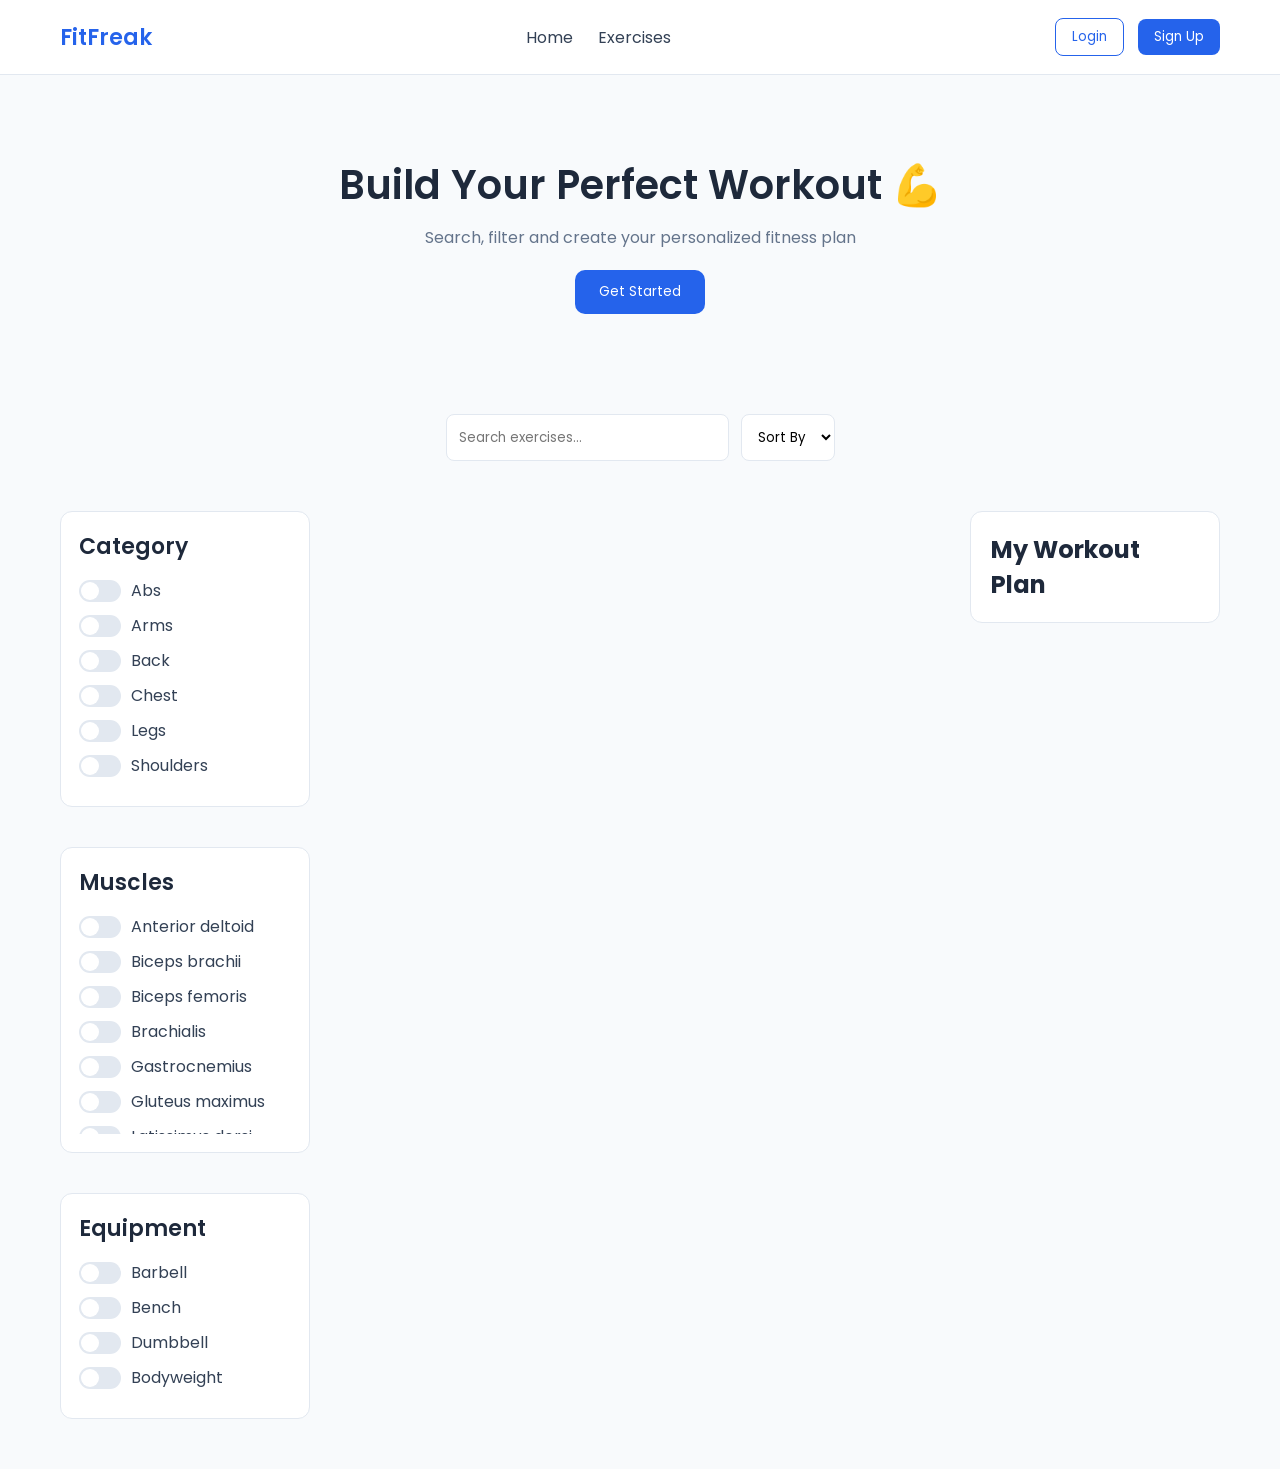
==== HTML/index.html @ 737033b5 "Added css and basic JavaScript to fetch API Data" ====
<!DOCTYPE html>

<html lang="en">
<head>
  <meta charset="UTF-8" />
  <meta name="viewport" content="width=device-width, initial-scale=1.0"/>
  <title>FitFreak – Smart Workout Planner</title>

  <link rel="stylesheet" href="../CSS/style.css" />
  <link href="https://fonts.googleapis.com/css2?family=Poppins:wght@300;400;600&display=swap" rel="stylesheet">
</head>

<body>
<nav class="navbar">
  <div class="logo">FitFreak</div>
  <ul class="nav-links">
    <li><a href="./homepage.html">Home</a></li>
    <li><a href="./index.html">Exercises</a></li>
  </ul>
  <div class="auth-buttons">
    <button class="login-btn">Login</button>
    <button class="signup-btn">Sign Up</button>
  </div>

  <div class="hamburger" onclick="toggleMenu()">☰</div>
</nav>
<section class="hero">
  <h1>Build Your Perfect Workout 💪</h1>
  <p>Search, filter and create your personalized fitness plan</p>
  <button class="cta-btn">Get Started</button>
</section>
<section class="controls">
  <input type="text" id="searchInput" placeholder="Search exercises..." />

  <select id="sortOption">
    <option value="">Sort By</option>
    <option value="az">A-Z</option>
  </select>
</section>
<main class="container">
  <aside class="sidebar">
<div class="filter-box">
  <h2>Category</h2>
  <div class="filter-list">
    <label class="toggle">
      <input type="checkbox" value="Abs" class="category-filter">
      <span class="slider"></span>
      <span class="label-text">Abs</span>
    </label>
    <label class="toggle">
      <input type="checkbox" value="Arms" class="category-filter">
      <span class="slider"></span>
      <span class="label-text">Arms</span>
    </label>
    <label class="toggle">
      <input type="checkbox" value="Back" class="category-filter">
      <span class="slider"></span>
      <span class="label-text">Back</span>
    </label>
    <label class="toggle">
      <input type="checkbox" value="Chest" class="category-filter">
      <span class="slider"></span>
      <span class="label-text">Chest</span>
    </label>
    <label class="toggle">
      <input type="checkbox" value="Legs" class="category-filter">
      <span class="slider"></span>
      <span class="label-text">Legs</span>
    </label>
    <label class="toggle">
      <input type="checkbox" value="Shoulders" class="category-filter">
      <span class="slider"></span>
      <span class="label-text">Shoulders</span>
    </label>
  </div>
</div>
<div class="filter-box">
  <h2>Muscles</h2>
  <div class="filter-list">
    <label class="toggle"><input type="checkbox"><span class="slider"></span><span class="label-text">Anterior deltoid</span></label>
    <label class="toggle"><input type="checkbox"><span class="slider"></span><span class="label-text">Biceps brachii</span></label>
    <label class="toggle"><input type="checkbox"><span class="slider"></span><span class="label-text">Biceps femoris</span></label>
    <label class="toggle"><input type="checkbox"><span class="slider"></span><span class="label-text">Brachialis</span></label>
    <label class="toggle"><input type="checkbox"><span class="slider"></span><span class="label-text">Gastrocnemius</span></label>
    <label class="toggle"><input type="checkbox"><span class="slider"></span><span class="label-text">Gluteus maximus</span></label>
    <label class="toggle"><input type="checkbox"><span class="slider"></span><span class="label-text">Latissimus dorsi</span></label>
  </div>
</div>
<div class="filter-box">
  <h2>Equipment</h2>
  <div class="filter-list">
    <label class="toggle">
      <input type="checkbox" value="Barbell" class="equipment-filter">
      <span class="slider"></span>
      <span class="label-text">Barbell</span>
    </label>
    <label class="toggle">
      <input type="checkbox" value="Bench" class="equipment-filter">
      <span class="slider"></span>
      <span class="label-text">Bench</span>
    </label>
    <label class="toggle">
      <input type="checkbox" value="Dumbbell" class="equipment-filter">
      <span class="slider"></span>
      <span class="label-text">Dumbbell</span>
    </label>
    <label class="toggle">
      <input type="checkbox" value="Bodyweight" class="equipment-filter">
      <span class="slider"></span>
      <span class="label-text">Bodyweight</span>
    </label>

  </div>
</div>
  </aside>
  <section id="exerciseList" class="exercise-grid"></section>
  <aside class="workout-plan">
    <h2>My Workout Plan</h2>
    <ul id="planList"></ul>
  </aside>

</main>
<script src="../JavaScript/api.js"></script>
<script src="../JavaScript/utils.js"></script>
<script src="../JavaScript/script.js"></script>
<script>
function toggleMenu() {
  document.querySelector(".nav-links").classList.toggle("active");
  document.querySelector(".auth-buttons").classList.toggle("active");
}
</script>
</body>
</html>
---- CSS/style.css ----
/* ===== RESET ===== */
* {
  margin: 0;
  padding: 0;
  box-sizing: border-box;
  font-family: 'Poppins', sans-serif;
}

body {
  background: #f8fafc;
  color: #1e293b;
}

/* ===== NAVBAR ===== */
.navbar {
  display: flex;
  justify-content: space-between;
  align-items: center;
  padding: 18px 60px;
  background: white;
  border-bottom: 1px solid #e2e8f0;
  position: sticky;
  top: 0;
  z-index: 100;
}

/* LOGO */
.logo {
  font-size: 22px;
  font-weight: 600;
  color: #2563eb;
}

/* NAV LINKS */
.nav-links {
  display: flex;
  gap: 25px;
  list-style: none;
}

.nav-links a {
  text-decoration: none;
  color: #334155;
  position: relative;
}

.nav-links a:hover {
  color: #2563eb;
}

.nav-links a::after {
  content: "";
  position: absolute;
  width: 0%;
  height: 2px;
  background: #2563eb;
  left: 0;
  bottom: -4px;
  transition: 0.3s;
}

.nav-links a:hover::after {
  width: 100%;
}

/* ===== BUTTONS ===== */
.auth-buttons button {
  margin-left: 10px;
  padding: 8px 16px;
  border-radius: 8px;
  cursor: pointer;
}

.login-btn {
  border: 1px solid #2563eb;
  background: transparent;
  color: #2563eb;
}

.login-btn:hover {
  background: #2563eb;
  color: white;
}

.signup-btn {
  background: #2563eb;
  color: white;
  border: none;
}

.signup-btn:hover {
  transform: translateY(-2px);
  box-shadow: 0 5px 15px rgba(37,99,235,0.3);
}

/* ===== HAMBURGER ===== */
.hamburger {
  display: none;
  font-size: 26px;
  cursor: pointer;
  color: #2563eb;
}

/* ===== HERO ===== */
.hero {
  text-align: center;
  padding: 80px 20px;
}

.hero h1 {
  font-size: 40px;
  font-weight: 600;
}

.hero p {
  margin-top: 10px;
  color: #64748b;
}

.cta-btn {
  margin-top: 20px;
  padding: 12px 24px;
  border-radius: 10px;
  border: none;
  background: #2563eb;
  color: white;
}

/* ===== CONTROLS ===== */
.controls {
  display: flex;
  justify-content: center;
  gap: 12px;
  padding: 20px;
  flex-wrap: wrap;
}

input, select {
  padding: 12px;
  border-radius: 8px;
  border: 1px solid #e2e8f0;
  background: white;
}

/* ===== MAIN LAYOUT ===== */
.container {
  display: grid;
  grid-template-columns: 250px 1fr 250px;
  gap: 30px;
  padding: 30px 60px;
}

/* ===== MAIN LAYOUT ===== */
.container {
  display: grid;
  grid-template-columns: 250px 1fr 250px;
  gap: 30px;
  padding: 30px 60px;
}

/* ===== SIDEBAR ===== */
.sidebar {
  display: flex;
  flex-direction: column;
  gap: 20px;
}

/* BOX */
.filter-box {
  background: white;
  padding: 20px;
  border-radius: 16px;
  border: 1px solid #e2e8f0;
}

/* TITLE */
.filter-box h2 {
  font-size: 22px;
  margin-bottom: 15px;
  font-weight: 600;
}

/* SCROLL */
.filter-list {
  max-height: 220px;
  overflow-y: auto;
}

/* TOGGLE */
.toggle {
  display: flex;
  align-items: center;
  gap: 12px;
  margin-bottom: 14px;
  cursor: pointer;
}

.toggle input {
  display: none;
}

/* SLIDER */
.slider {
  width: 42px;
  height: 22px;
  background: #e2e8f0;
  border-radius: 20px;
  position: relative;
  transition: 0.3s;
}

.slider::before {
  content: "";
  width: 18px;
  height: 18px;
  background: white;
  border-radius: 50%;
  position: absolute;
  top: 2px;
  left: 2px;
  transition: 0.3s;
}
/* ACTIVE */
.toggle input:checked + .slider {
  background: #2563eb;
}

.toggle input:checked + .slider::before {
  transform: translateX(20px);
}

/* TEXT */
.label-text {
  font-size: 16px;
  color: #334155;
}
/* ===== GRID ===== */
.exercise-grid {
  display: grid;
  grid-template-columns: repeat(auto-fill, minmax(220px, 1fr));
  gap: 20px;
}

/* ===== CARD ===== */
.card {
  background: white;
  padding: 18px;
  border-radius: 12px;
  border: 1px solid #e2e8f0;
  transition: 0.3s;
}

.card:hover {
  transform: translateY(-5px);
  box-shadow: 0 10px 25px rgba(0,0,0,0.05);
}

.card h3 {
  font-size: 16px;
}

.card p {
  color: #64748b;
  font-size: 14px;
}

.card button {
  margin-top: 10px;
  padding: 8px 12px;
  border-radius: 8px;
  border: none;
  background: #2563eb;
  color: white;
}

/* ===== WORKOUT PLAN ===== */
.workout-plan {
  background: white;
  padding: 20px;
  border-radius: 12px;
  border: 1px solid #e2e8f0;
  height: fit-content;
}

.workout-plan li {
  background: #f1f5f9;
  padding: 10px;
  border-radius: 8px;
  margin-bottom: 8px;
}
/* ===== SIDEBAR ===== */
.sidebar {
  width: 100%;
}

/* filter box */
.filter-box {
  background: white;
  padding: 18px;
  border-radius: 12px;
  border: 1px solid #e2e8f0;
  margin-bottom: 20px;
}

.filter-box h3 {
  margin-bottom: 12px;
  font-size: 16px;
  color: #1e293b;
}

/* checkbox styling */
.filter-box label {
  display: flex;
  align-items: center;
  gap: 10px;
  margin-bottom: 10px;
  font-size: 14px;
  color: #475569;
  cursor: pointer;
}

.filter-box input {
  accent-color: #2563eb;
  cursor: pointer;
}
.remove-btn {
  margin-left: 10px;
  background: transparent;
  border: none;
  color: red;
  cursor: pointer;
}
/* ===== TABLET ===== */
@media (max-width: 900px) {

  .navbar {
    flex-wrap: wrap;
    padding: 15px 20px;
  }

  .hamburger {
    display: block;
  }

  .nav-links {
    display: none;
    flex-direction: column;
    width: 100%;
    text-align: center;
    background: white;
    padding: 15px 0;
  }

  .nav-links.active {
    display: flex;
  }

  .auth-buttons {
    display: none;
    flex-direction: column;
    width: 100%;
    align-items: center;
    gap: 10px;
  }

  .auth-buttons.active {
    display: flex;
  }

  .container {
    flex-direction: column;
    padding: 20px;
  }
}

/* ===== MOBILE ===== */
@media (max-width: 600px) {

  .hero h1 {
    font-size: 26px;
  }

  .controls {
    flex-direction: column;
  }

  input, select {
    width: 100%;
  }

  .exercise-grid {
    grid-template-columns: 1fr;
  }
}
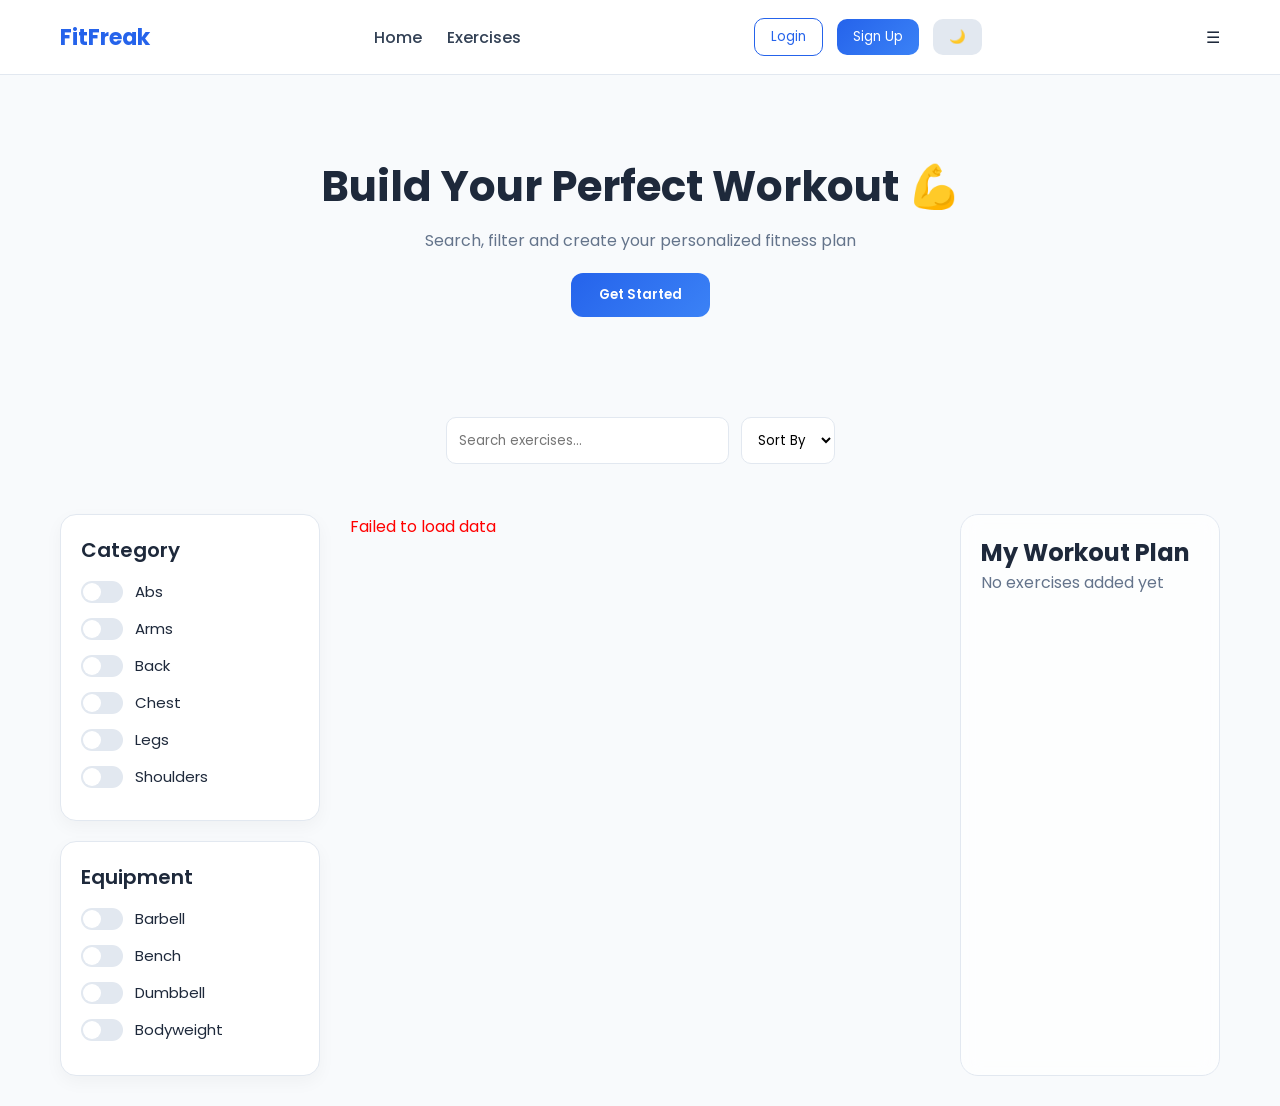
==== commit 13b7b0aa: "added functionality of js filter,search,sort" ====
--- a/HTML/index.html
+++ b/HTML/index.html
@@ -20,8 +20,8 @@
   <div class="auth-buttons">
     <button class="login-btn">Login</button>
     <button class="signup-btn">Sign Up</button>
+    <button id="themeToggle" class="theme-btn">🌙</button>
   </div>
-
   <div class="hamburger" onclick="toggleMenu()">☰</div>
 </nav>
 <section class="hero">
@@ -75,18 +75,6 @@
   </div>
 </div>
 <div class="filter-box">
-  <h2>Muscles</h2>
-  <div class="filter-list">
-    <label class="toggle"><input type="checkbox"><span class="slider"></span><span class="label-text">Anterior deltoid</span></label>
-    <label class="toggle"><input type="checkbox"><span class="slider"></span><span class="label-text">Biceps brachii</span></label>
-    <label class="toggle"><input type="checkbox"><span class="slider"></span><span class="label-text">Biceps femoris</span></label>
-    <label class="toggle"><input type="checkbox"><span class="slider"></span><span class="label-text">Brachialis</span></label>
-    <label class="toggle"><input type="checkbox"><span class="slider"></span><span class="label-text">Gastrocnemius</span></label>
-    <label class="toggle"><input type="checkbox"><span class="slider"></span><span class="label-text">Gluteus maximus</span></label>
-    <label class="toggle"><input type="checkbox"><span class="slider"></span><span class="label-text">Latissimus dorsi</span></label>
-  </div>
-</div>
-<div class="filter-box">
   <h2>Equipment</h2>
   <div class="filter-list">
     <label class="toggle">
--- a/CSS/style.css
+++ b/CSS/style.css
@@ -1,4 +1,4 @@
-/* ===== RESET ===== */
+
 * {
   margin: 0;
   padding: 0;
@@ -11,7 +11,7 @@
   color: #1e293b;
 }
 
-/* ===== NAVBAR ===== */
+
 .navbar {
   display: flex;
   justify-content: space-between;
@@ -24,14 +24,12 @@
   z-index: 100;
 }
 
-/* LOGO */
 .logo {
   font-size: 22px;
-  font-weight: 600;
+  font-weight: 700;
   color: #2563eb;
 }
 
-/* NAV LINKS */
 .nav-links {
   display: flex;
   gap: 25px;
@@ -42,6 +40,7 @@
   text-decoration: none;
   color: #334155;
   position: relative;
+  font-weight: 500;
 }
 
 .nav-links a:hover {
@@ -63,12 +62,13 @@
   width: 100%;
 }
 
-/* ===== BUTTONS ===== */
+
 .auth-buttons button {
   margin-left: 10px;
   padding: 8px 16px;
-  border-radius: 8px;
+  border-radius: 10px;
   cursor: pointer;
+  transition: 0.3s;
 }
 
 .login-btn {
@@ -83,33 +83,25 @@
 }
 
 .signup-btn {
-  background: #2563eb;
+  background: linear-gradient(135deg, #2563eb, #3b82f6);
   color: white;
   border: none;
 }
 
 .signup-btn:hover {
   transform: translateY(-2px);
-  box-shadow: 0 5px 15px rgba(37,99,235,0.3);
-}
-
-/* ===== HAMBURGER ===== */
-.hamburger {
-  display: none;
-  font-size: 26px;
-  cursor: pointer;
-  color: #2563eb;
-}
-
-/* ===== HERO ===== */
+  box-shadow: 0 8px 20px rgba(37,99,235,0.4);
+}
+
+
 .hero {
   text-align: center;
   padding: 80px 20px;
 }
 
 .hero h1 {
-  font-size: 40px;
-  font-weight: 600;
+  font-size: 42px;
+  font-weight: 700;
 }
 
 .hero p {
@@ -119,14 +111,21 @@
 
 .cta-btn {
   margin-top: 20px;
-  padding: 12px 24px;
-  border-radius: 10px;
+  padding: 12px 28px;
+  border-radius: 12px;
   border: none;
-  background: #2563eb;
-  color: white;
-}
-
-/* ===== CONTROLS ===== */
+  background: linear-gradient(135deg, #2563eb, #3b82f6);
+  color: white;
+  font-weight: 600;
+  transition: 0.3s;
+}
+
+.cta-btn:hover {
+  transform: translateY(-2px);
+  box-shadow: 0 10px 25px rgba(37,99,235,0.4);
+}
+
+
 .controls {
   display: flex;
   justify-content: center;
@@ -137,56 +136,53 @@
 
 input, select {
   padding: 12px;
-  border-radius: 8px;
+  border-radius: 10px;
   border: 1px solid #e2e8f0;
   background: white;
-}
-
-/* ===== MAIN LAYOUT ===== */
+  transition: 0.2s;
+}
+
+input:focus, select:focus {
+  outline: none;
+  border-color: #2563eb;
+  box-shadow: 0 0 0 3px rgba(37,99,235,0.1);
+}
+
+
 .container {
   display: grid;
-  grid-template-columns: 250px 1fr 250px;
+  grid-template-columns: 260px 1fr 260px;
   gap: 30px;
   padding: 30px 60px;
 }
 
-/* ===== MAIN LAYOUT ===== */
-.container {
-  display: grid;
-  grid-template-columns: 250px 1fr 250px;
-  gap: 30px;
-  padding: 30px 60px;
-}
-
-/* ===== SIDEBAR ===== */
+
 .sidebar {
   display: flex;
   flex-direction: column;
   gap: 20px;
 }
 
-/* BOX */
 .filter-box {
   background: white;
   padding: 20px;
   border-radius: 16px;
   border: 1px solid #e2e8f0;
-}
-
-/* TITLE */
+  box-shadow: 0 6px 18px rgba(0,0,0,0.04);
+}
+
 .filter-box h2 {
-  font-size: 22px;
+  font-size: 20px;
   margin-bottom: 15px;
   font-weight: 600;
 }
 
-/* SCROLL */
 .filter-list {
   max-height: 220px;
   overflow-y: auto;
 }
 
-/* TOGGLE */
+
 .toggle {
   display: flex;
   align-items: center;
@@ -199,7 +195,6 @@
   display: none;
 }
 
-/* SLIDER */
 .slider {
   width: 42px;
   height: 22px;
@@ -220,7 +215,7 @@
   left: 2px;
   transition: 0.3s;
 }
-/* ACTIVE */
+
 .toggle input:checked + .slider {
   background: #2563eb;
 }
@@ -229,155 +224,200 @@
   transform: translateX(20px);
 }
 
-/* TEXT */
 .label-text {
-  font-size: 16px;
-  color: #334155;
-}
-/* ===== GRID ===== */
+  font-size: 15px;
+}
+
+
 .exercise-grid {
   display: grid;
-  grid-template-columns: repeat(auto-fill, minmax(220px, 1fr));
-  gap: 20px;
-}
-
-/* ===== CARD ===== */
+  grid-template-columns: repeat(auto-fill, minmax(250px, 1fr));
+  gap: 25px;
+}
+
+
 .card {
   background: white;
-  padding: 18px;
-  border-radius: 12px;
+  border-radius: 18px;
+  padding: 20px;
+  box-shadow: 0 8px 25px rgba(0,0,0,0.06);
+  transition: all 0.3s ease;
+  position: relative;
+}
+
+.card:hover {
+  transform: translateY(-6px) scale(1.02);
+  box-shadow: 0 20px 40px rgba(37,99,235,0.15);
+}
+
+.card h3 {
+  font-size: 20px;
+  font-weight: 600;
+  margin-bottom: 8px;
+}
+
+.card p {
+  font-size: 14px;
+  color: #64748b;
+}
+
+
+.tag {
+  display: inline-block;
+  background: #e0ecff;
+  color: #2563eb;
+  padding: 5px 12px;
+  border-radius: 20px;
+  font-size: 12px;
+  margin-bottom: 10px;
+}
+
+
+.add-btn {
+  margin-top: 12px;
+  padding: 8px 16px;
+  border-radius: 10px;
+  border: none;
+  cursor: pointer;
+  background: linear-gradient(135deg, #2563eb, #3b82f6);
+  color: white;
+  font-weight: 500;
+  transition: 0.3s;
+}
+
+.add-btn:hover {
+  transform: translateY(-2px);
+  box-shadow: 0 8px 20px rgba(37,99,235,0.4);
+}
+
+
+.workout-plan {
+  background: rgba(255,255,255,0.7);
+  backdrop-filter: blur(10px);
+  padding: 20px;
+  border-radius: 18px;
   border: 1px solid #e2e8f0;
-  transition: 0.3s;
-}
-
-.card:hover {
-  transform: translateY(-5px);
-  box-shadow: 0 10px 25px rgba(0,0,0,0.05);
-}
-
-.card h3 {
-  font-size: 16px;
-}
-
-.card p {
-  color: #64748b;
-  font-size: 14px;
-}
-
-.card button {
-  margin-top: 10px;
-  padding: 8px 12px;
-  border-radius: 8px;
-  border: none;
-  background: #2563eb;
-  color: white;
-}
-
-/* ===== WORKOUT PLAN ===== */
-.workout-plan {
-  background: white;
-  padding: 20px;
-  border-radius: 12px;
-  border: 1px solid #e2e8f0;
-  height: fit-content;
 }
 
 .workout-plan li {
   background: #f1f5f9;
   padding: 10px;
-  border-radius: 8px;
-  margin-bottom: 8px;
-}
-/* ===== SIDEBAR ===== */
-.sidebar {
-  width: 100%;
-}
-
-/* filter box */
-.filter-box {
-  background: white;
-  padding: 18px;
-  border-radius: 12px;
-  border: 1px solid #e2e8f0;
-  margin-bottom: 20px;
-}
-
-.filter-box h3 {
-  margin-bottom: 12px;
-  font-size: 16px;
-  color: #1e293b;
-}
-
-/* checkbox styling */
-.filter-box label {
-  display: flex;
-  align-items: center;
-  gap: 10px;
+  border-radius: 10px;
   margin-bottom: 10px;
-  font-size: 14px;
-  color: #475569;
-  cursor: pointer;
-}
-
-.filter-box input {
-  accent-color: #2563eb;
-  cursor: pointer;
-}
+  display: flex;
+  justify-content: space-between;
+  color: black;
+  font-weight: bold;
+}
+
+
 .remove-btn {
-  margin-left: 10px;
   background: transparent;
   border: none;
-  color: red;
+  color: #ef4444;
   cursor: pointer;
-}
-/* ===== TABLET ===== */
+  font-size: 14px;
+}
+
+.remove-btn:hover {
+  transform: scale(1.2);
+}
+
+
+.card {
+  animation: fadeIn 0.4s ease;
+}
+
+body.dark {
+  background: #0f172a;
+  color: #e2e8f0;
+}
+
+
+body.dark .navbar {
+  background: #020617;
+  border-bottom: 1px solid #1e293b;
+}
+
+
+body.dark .card {
+  background: #020617;
+  border: 1px solid #1e293b;
+}
+
+body.dark .card p {
+  color: #94a3b8;
+}
+
+
+body.dark .filter-box {
+  background: #020617;
+  border: 1px solid #1e293b;
+}
+
+
+body.dark .workout-plan {
+  background: #020617;
+}
+
+
+body.dark input,
+body.dark select {
+  background: #020617;
+  color: white;
+  border: 1px solid #1e293b;
+}
+
+
+body.dark .add-btn {
+  background: linear-gradient(135deg, #3b82f6, #6366f1);
+}
+
+
+.theme-btn {
+  margin-left: 10px;
+  padding: 6px 10px;
+  border-radius: 8px;
+  border: none;
+  cursor: pointer;
+  background: #e2e8f0;
+}
+
+body.dark .theme-btn {
+  background: #1e293b;
+  color: white;
+}
+
+@keyframes fadeIn {
+  from {
+    opacity: 0;
+    transform: translateY(10px);
+  }
+  to {
+    opacity: 1;
+    transform: translateY(0);
+  }
+}
+
+
 @media (max-width: 900px) {
-
-  .navbar {
-    flex-wrap: wrap;
-    padding: 15px 20px;
-  }
-
-  .hamburger {
-    display: block;
+  .container {
+    grid-template-columns: 1fr;
+    padding: 20px;
   }
 
   .nav-links {
     display: none;
-    flex-direction: column;
-    width: 100%;
-    text-align: center;
-    background: white;
-    padding: 15px 0;
-  }
-
-  .nav-links.active {
-    display: flex;
   }
 
   .auth-buttons {
     display: none;
-    flex-direction: column;
-    width: 100%;
-    align-items: center;
-    gap: 10px;
-  }
-
-  .auth-buttons.active {
-    display: flex;
-  }
-
-  .container {
-    flex-direction: column;
-    padding: 20px;
-  }
-}
-
-/* ===== MOBILE ===== */
+  }
+}
+
 @media (max-width: 600px) {
-
   .hero h1 {
-    font-size: 26px;
+    font-size: 28px;
   }
 
   .controls {
@@ -387,8 +427,4 @@
   input, select {
     width: 100%;
   }
-
-  .exercise-grid {
-    grid-template-columns: 1fr;
-  }
 }
